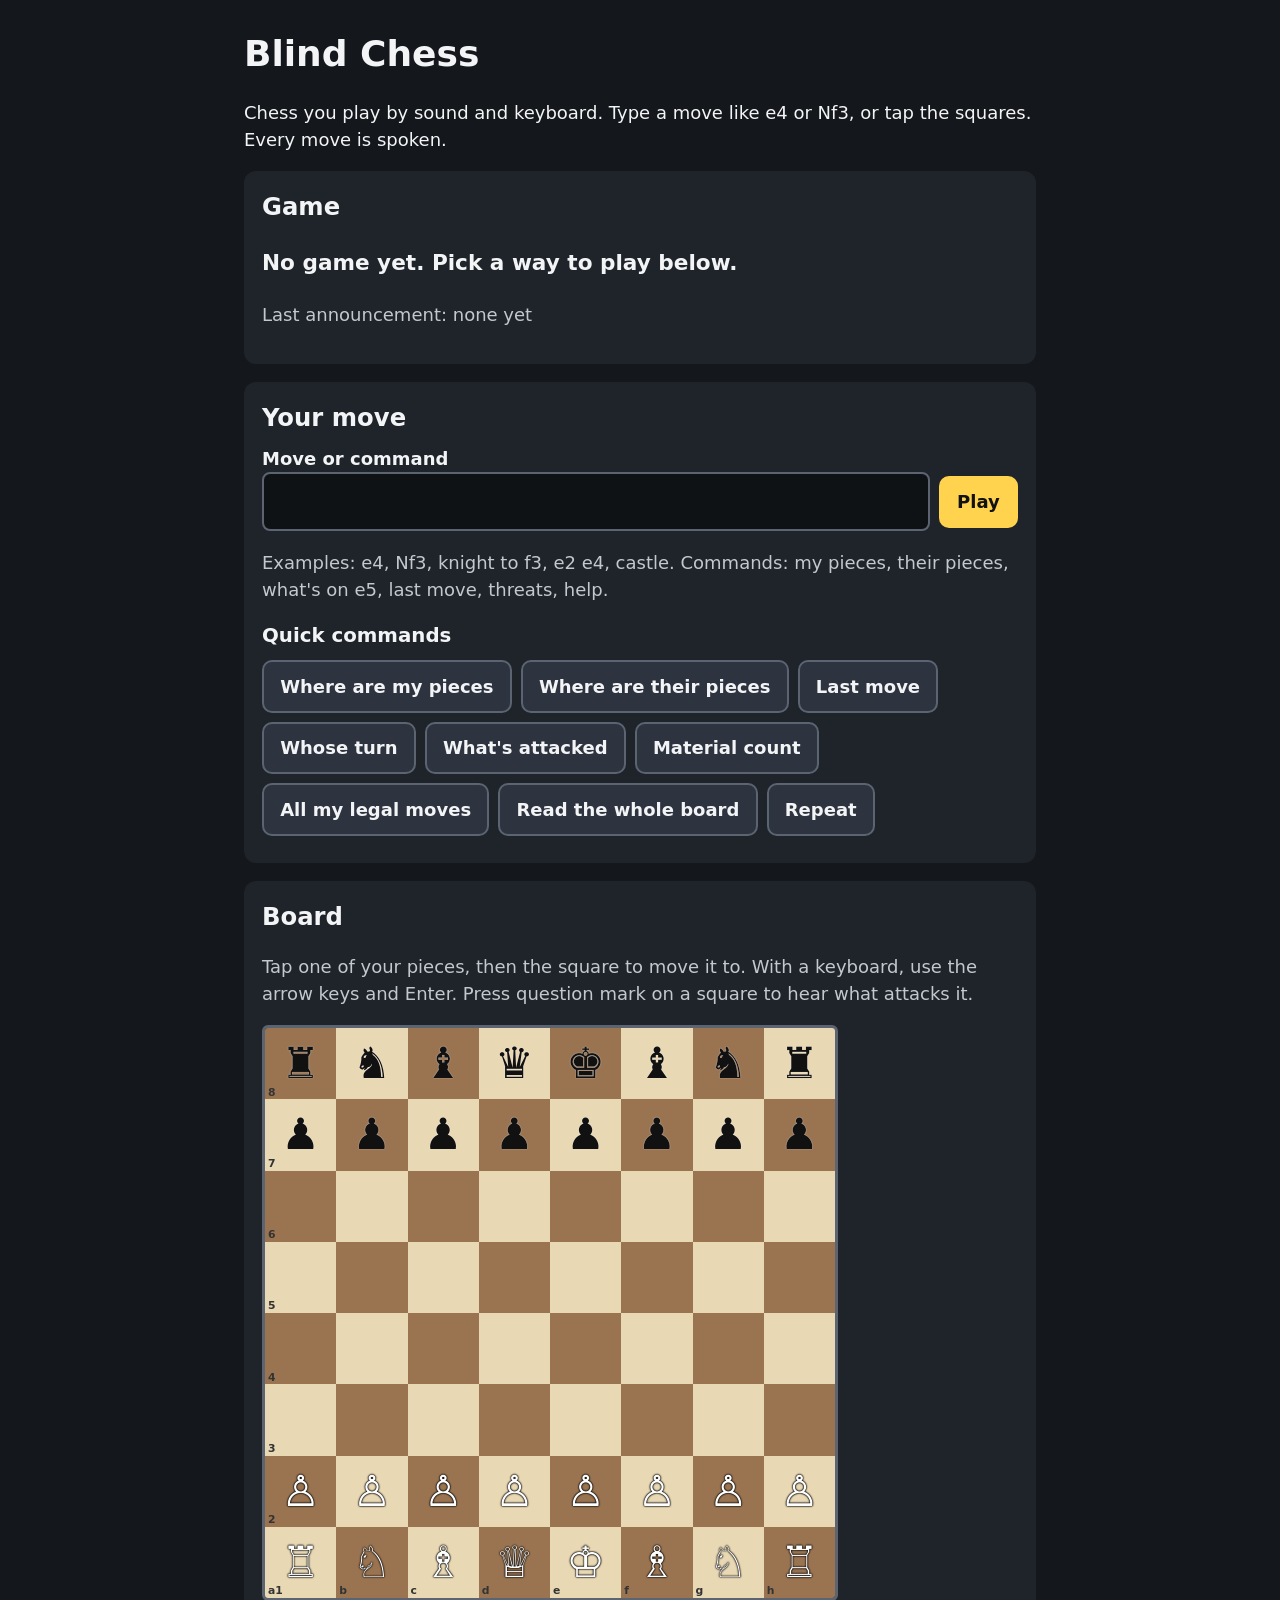
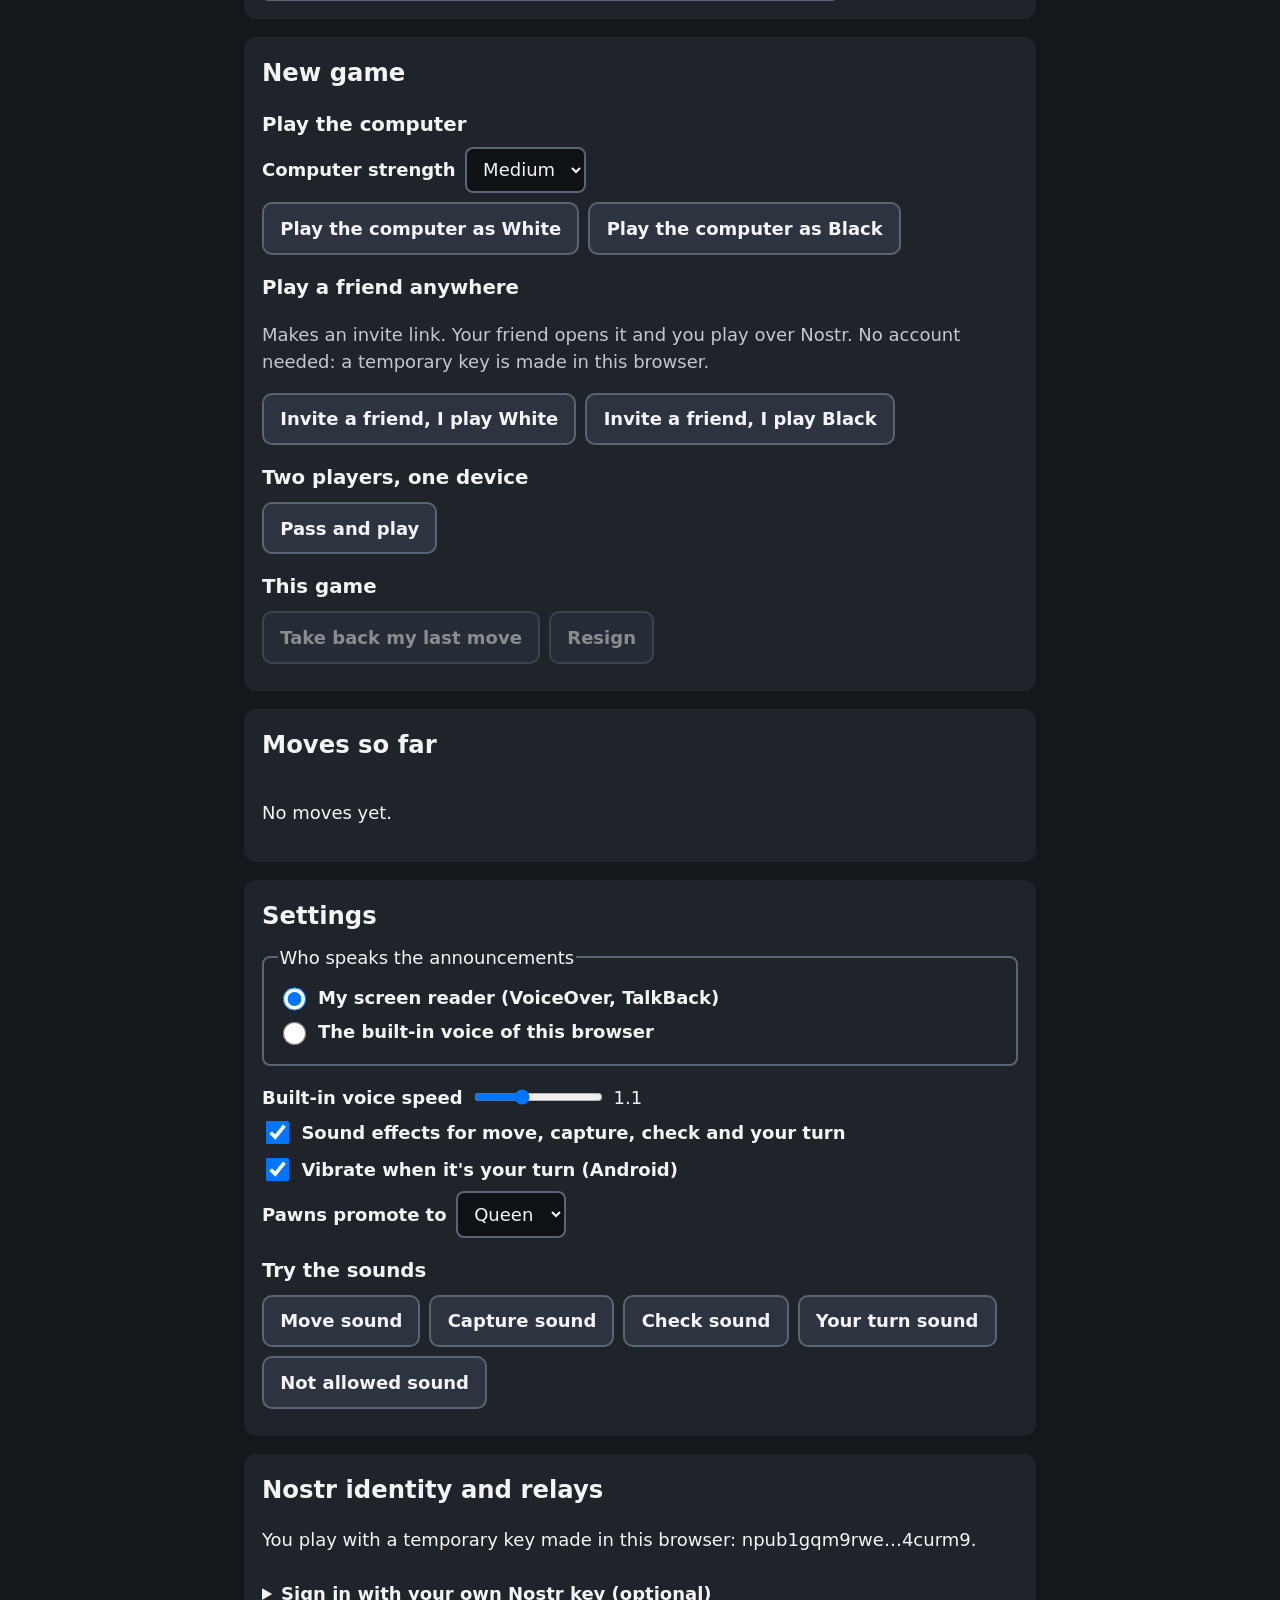
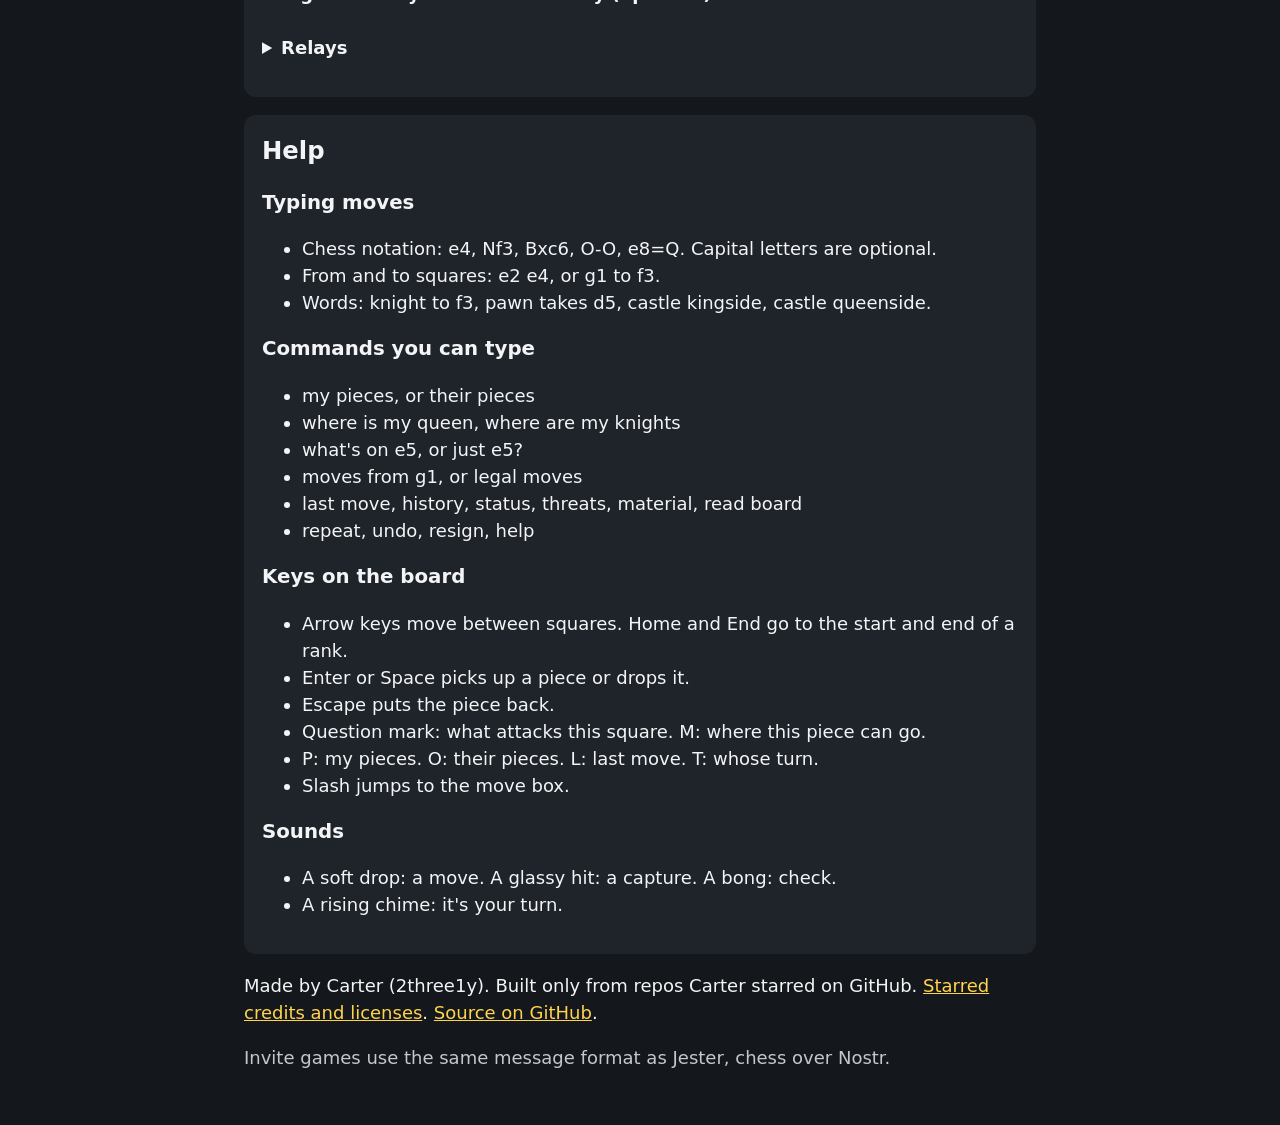
==== index.html @ a506b723 "Blind Chess: chess by sound and keyboard, with a computer opponent and Nostr invites" ====
<!doctype html>
<html lang="en">
<head>
<meta charset="utf-8">
<meta name="viewport" content="width=device-width, initial-scale=1">
<title>Blind Chess: chess by sound and keyboard</title>
<meta name="description" content="Chess you play entirely by sound and keyboard. Play the computer, a friend on the same device, or a friend anywhere over Nostr with just a link.">
<meta name="theme-color" content="#1b1f24">
<meta property="og:title" content="Blind Chess">
<meta property="og:description" content="Chess you play by sound and keyboard. Works with VoiceOver. Invite a friend with a link, no account.">
<link rel="stylesheet" href="css/style.css">
</head>
<body>
<a class="skip" href="#move-form-heading">Skip to move entry</a>
<header>
  <h1>Blind Chess</h1>
  <p>Chess you play by sound and keyboard. Type a move like e4 or Nf3, or tap the squares. Every move is spoken.</p>
</header>

<main id="main">
  <section aria-labelledby="status-heading" class="card">
    <h2 id="status-heading">Game</h2>
    <p id="status" class="status">No game yet. Pick a way to play below.</p>
    <p class="last-said">Last announcement: <span id="last-said">none yet</span></p>
  </section>

  <section aria-labelledby="move-form-heading" class="card" id="move-section">
    <h2 id="move-form-heading">Your move</h2>
    <form id="move-form" autocomplete="off">
      <label for="move-input">Move or command</label>
      <div class="row">
        <input id="move-input" name="move" type="text" inputmode="text" autocapitalize="off" autocorrect="off" spellcheck="false" enterkeyhint="send" aria-describedby="move-hint">
        <button type="submit" id="move-submit">Play</button>
      </div>
      <p id="move-hint" class="hint">Examples: e4, Nf3, knight to f3, e2 e4, castle. Commands: my pieces, their pieces, what's on e5, last move, threats, help.</p>
    </form>
    <h3 id="quick-heading">Quick commands</h3>
    <div class="buttons" role="group" aria-labelledby="quick-heading">
      <button type="button" data-cmd="my pieces">Where are my pieces</button>
      <button type="button" data-cmd="their pieces">Where are their pieces</button>
      <button type="button" data-cmd="last move">Last move</button>
      <button type="button" data-cmd="status">Whose turn</button>
      <button type="button" data-cmd="threats">What's attacked</button>
      <button type="button" data-cmd="material">Material count</button>
      <button type="button" data-cmd="legal moves">All my legal moves</button>
      <button type="button" data-cmd="read board">Read the whole board</button>
      <button type="button" data-cmd="repeat">Repeat</button>
    </div>
  </section>

  <section aria-labelledby="board-heading" class="card">
    <h2 id="board-heading">Board</h2>
    <p class="hint" id="board-hint">Tap one of your pieces, then the square to move it to. With a keyboard, use the arrow keys and Enter. Press question mark on a square to hear what attacks it.</p>
    <div id="board" class="board" role="group" aria-label="Chess board"></div>
  </section>

  <section aria-labelledby="play-heading" class="card">
    <h2 id="play-heading">New game</h2>
    <h3>Play the computer</h3>
    <div class="row wrap">
      <label for="level">Computer strength</label>
      <select id="level">
        <option value="1">Easy</option>
        <option value="2" selected>Medium</option>
        <option value="3">Hard</option>
      </select>
    </div>
    <div class="buttons">
      <button type="button" id="solo-white">Play the computer as White</button>
      <button type="button" id="solo-black">Play the computer as Black</button>
    </div>
    <h3>Play a friend anywhere</h3>
    <p class="hint">Makes an invite link. Your friend opens it and you play over Nostr. No account needed: a temporary key is made in this browser.</p>
    <div class="buttons">
      <button type="button" id="nostr-white">Invite a friend, I play White</button>
      <button type="button" id="nostr-black">Invite a friend, I play Black</button>
    </div>
    <div id="invite" class="invite" hidden>
      <label for="invite-link">Invite link</label>
      <input id="invite-link" type="text" readonly>
      <div class="buttons">
        <button type="button" id="copy-link">Copy invite link</button>
        <button type="button" id="share-link">Share invite link</button>
      </div>
    </div>
    <h3>Two players, one device</h3>
    <div class="buttons">
      <button type="button" id="local-game">Pass and play</button>
    </div>
    <h3>This game</h3>
    <div class="buttons">
      <button type="button" id="undo">Take back my last move</button>
      <button type="button" id="resign">Resign</button>
    </div>
  </section>

  <section aria-labelledby="history-heading" class="card">
    <h2 id="history-heading">Moves so far</h2>
    <ol id="history" class="history"></ol>
    <p id="history-empty">No moves yet.</p>
  </section>

  <section aria-labelledby="settings-heading" class="card">
    <h2 id="settings-heading">Settings</h2>
    <fieldset>
      <legend>Who speaks the announcements</legend>
      <div class="radio"><input type="radio" name="voice" id="voice-sr" value="sr" checked><label for="voice-sr">My screen reader (VoiceOver, TalkBack)</label></div>
      <div class="radio"><input type="radio" name="voice" id="voice-tts" value="tts"><label for="voice-tts">The built-in voice of this browser</label></div>
    </fieldset>
    <div class="row wrap" id="rate-row">
      <label for="rate">Built-in voice speed</label>
      <input type="range" id="rate" min="0.6" max="2" step="0.1" value="1.1">
      <output id="rate-out" for="rate">1.1</output>
    </div>
    <div class="check"><input type="checkbox" id="sounds" checked><label for="sounds">Sound effects for move, capture, check and your turn</label></div>
    <div class="check"><input type="checkbox" id="haptics" checked><label for="haptics">Vibrate when it's your turn (Android)</label></div>
    <div class="row wrap">
      <label for="promote">Pawns promote to</label>
      <select id="promote">
        <option value="q">Queen</option><option value="r">Rook</option><option value="b">Bishop</option><option value="n">Knight</option>
      </select>
    </div>
    <h3>Try the sounds</h3>
    <div class="buttons">
      <button type="button" data-sound="move">Move sound</button>
      <button type="button" data-sound="capture">Capture sound</button>
      <button type="button" data-sound="check">Check sound</button>
      <button type="button" data-sound="turn">Your turn sound</button>
      <button type="button" data-sound="error">Not allowed sound</button>
    </div>
  </section>

  <section aria-labelledby="nostr-heading" class="card">
    <h2 id="nostr-heading">Nostr identity and relays</h2>
    <p id="identity">You play with a temporary key made in this browser.</p>
    <details>
      <summary>Sign in with your own Nostr key (optional)</summary>
      <div class="buttons">
        <button type="button" id="use-extension">Use my Nostr signer extension</button>
        <button type="button" id="use-temp">Go back to the temporary key</button>
      </div>
      <label for="nsec">Or paste an nsec private key. It stays in this tab only and is never saved.</label>
      <div class="row">
        <input id="nsec" type="password" autocomplete="off" spellcheck="false">
        <button type="button" id="use-nsec">Use this key</button>
      </div>
    </details>
    <details>
      <summary>Relays</summary>
      <label for="relays">Relays, one per line</label>
      <textarea id="relays" rows="5" spellcheck="false"></textarea>
      <div class="buttons"><button type="button" id="save-relays">Save relays</button></div>
    </details>
  </section>

  <section aria-labelledby="help-heading" class="card">
    <h2 id="help-heading">Help</h2>
    <h3>Typing moves</h3>
    <ul>
      <li>Chess notation: e4, Nf3, Bxc6, O-O, e8=Q. Capital letters are optional.</li>
      <li>From and to squares: e2 e4, or g1 to f3.</li>
      <li>Words: knight to f3, pawn takes d5, castle kingside, castle queenside.</li>
    </ul>
    <h3>Commands you can type</h3>
    <ul>
      <li>my pieces, or their pieces</li>
      <li>where is my queen, where are my knights</li>
      <li>what's on e5, or just e5?</li>
      <li>moves from g1, or legal moves</li>
      <li>last move, history, status, threats, material, read board</li>
      <li>repeat, undo, resign, help</li>
    </ul>
    <h3>Keys on the board</h3>
    <ul>
      <li>Arrow keys move between squares. Home and End go to the start and end of a rank.</li>
      <li>Enter or Space picks up a piece or drops it.</li>
      <li>Escape puts the piece back.</li>
      <li>Question mark: what attacks this square. M: where this piece can go.</li>
      <li>P: my pieces. O: their pieces. L: last move. T: whose turn.</li>
      <li>Slash jumps to the move box.</li>
    </ul>
    <h3>Sounds</h3>
    <ul>
      <li>A soft drop: a move. A glassy hit: a capture. A bong: check.</li>
      <li>A rising chime: it's your turn.</li>
    </ul>
  </section>
</main>

<footer>
  <p>Made by Carter (2three1y). Built only from repos Carter starred on GitHub. <a href="credits.html">Starred credits and licenses</a>. <a href="https://github.com/2three1y/blind-chess">Source on GitHub</a>.</p>
  <p class="hint">Invite games use the same message format as Jester, chess over Nostr.</p>
</footer>

<div id="announcer" class="visually-hidden" aria-live="polite" aria-atomic="false" aria-relevant="additions"></div>
<script src="js/vendor/nostr.bundle.js"></script>
<script type="module" src="js/app.js"></script>
</body>
</html>
---- css/style.css ----
:root { --bg:#14171b; --card:#1f242b; --fg:#f3f4f6; --muted:#c3c8cf; --accent:#ffd34d; --light:#e9d8b4; --dark:#9a7451; --sel:#3b82f6; --target:#22c55e; --last:#f59e0b; }
* { box-sizing: border-box; }
html { font-size: 112.5%; }
body { margin:0; background:var(--bg); color:var(--fg); font-family: system-ui, -apple-system, "Segoe UI", Roboto, sans-serif; line-height:1.5; }
header, main, footer { max-width: 46rem; margin: 0 auto; padding: 0 1rem; }
header { padding-top: 1rem; }
h1 { font-size: 2rem; margin: .5rem 0; }
h2 { font-size: 1.35rem; margin: 0 0 .5rem; }
h3 { font-size: 1.1rem; margin: 1rem 0 .4rem; }
a { color: var(--accent); }
.card { background: var(--card); border-radius: 12px; padding: 1rem; margin: 1rem 0; }
.status { font-size: 1.2rem; font-weight: 600; }
.last-said, .hint { color: var(--muted); }
.row { display:flex; gap:.5rem; align-items:center; }
.row.wrap { flex-wrap: wrap; }
label { font-weight: 600; }
input[type=text], input[type=password], select, textarea { font: inherit; color: var(--fg); background:#0f1215; border:2px solid #5b6470; border-radius:8px; padding:.55rem .7rem; }
input[type=text], input[type=password] { flex: 1; min-width: 0; width: 100%; }
#move-input { font-size: 1.3rem; }
textarea { width: 100%; }
button { font: inherit; font-weight: 600; color:#111; background: var(--accent); border: 2px solid transparent; border-radius: 10px; padding: .6rem .9rem; min-height: 44px; cursor: pointer; }
button:hover { filter: brightness(1.08); }
button:disabled { opacity: .5; cursor: not-allowed; }
.buttons { display:flex; flex-wrap:wrap; gap:.5rem; margin:.5rem 0; }
.buttons button { background:#2d3440; color: var(--fg); border-color:#5b6470; }
:focus-visible { outline: 3px solid var(--accent); outline-offset: 3px; }
.board { display:flex; flex-direction:column; width: min(100%, 32rem); aspect-ratio: 1; border: 3px solid #5b6470; border-radius: 6px; overflow: hidden; margin-top:.5rem; }
.rank { display:grid; grid-template-columns: repeat(8, 1fr); flex:1; }
.sq { border-radius:0; min-height:0; padding:0; margin:0; border:0; font-size: clamp(1.4rem, 7vw, 2.4rem); line-height:1; display:flex; align-items:center; justify-content:center; position:relative; color:#111; }
.sq.light { background: var(--light); }
.sq.dark { background: var(--dark); }
.sq .pc-w { color:#fff; text-shadow: 0 0 2px #000, 0 0 2px #000, 0 0 1px #000; }
.sq .pc-b { color:#111; text-shadow: 0 0 1px #fff; }
.sq.sel { box-shadow: inset 0 0 0 4px var(--sel); }
.sq.target::after { content:""; position:absolute; width:26%; height:26%; border-radius:50%; background: var(--target); opacity:.85; }
.sq.last { box-shadow: inset 0 0 0 3px var(--last); }
.sq.sel.last { box-shadow: inset 0 0 0 4px var(--sel); }
.sq:focus-visible { outline: 4px solid #fff; outline-offset: -4px; z-index: 1; }
.sq[data-coord]::before { content: attr(data-coord); position:absolute; left:3px; bottom:1px; font-size:.6rem; font-weight:700; color:#333; }
.history { columns: 2; padding-left: 1.8rem; }
fieldset { border: 2px solid #5b6470; border-radius: 8px; margin: 0 0 1rem; }
.radio, .check { display:flex; gap:.5rem; align-items:center; margin:.4rem 0; }
.radio input, .check input { width: 1.3rem; height: 1.3rem; }
.invite { margin-top: .5rem; }
.skip { position:absolute; left:-999px; top:0; background:var(--accent); color:#111; padding:.5rem; }
.skip:focus { left: .5rem; }
.visually-hidden { position:absolute !important; width:1px; height:1px; padding:0; margin:-1px; overflow:hidden; clip:rect(0,0,0,0); white-space:nowrap; border:0; }
footer { padding-bottom: 2rem; }
@media (prefers-reduced-motion: reduce) { * { transition: none !important; animation: none !important; } }
@media (forced-colors: active) { .sq.sel, .sq.last { outline: 3px solid Highlight; } }

pre { white-space: pre-wrap; word-break: break-word; font-size: .8rem; background:#0f1215; padding:.75rem; border-radius:8px; }
details { margin:.5rem 0; }
summary { cursor:pointer; font-weight:600; min-height:44px; display:list-item; padding:.5rem 0; }
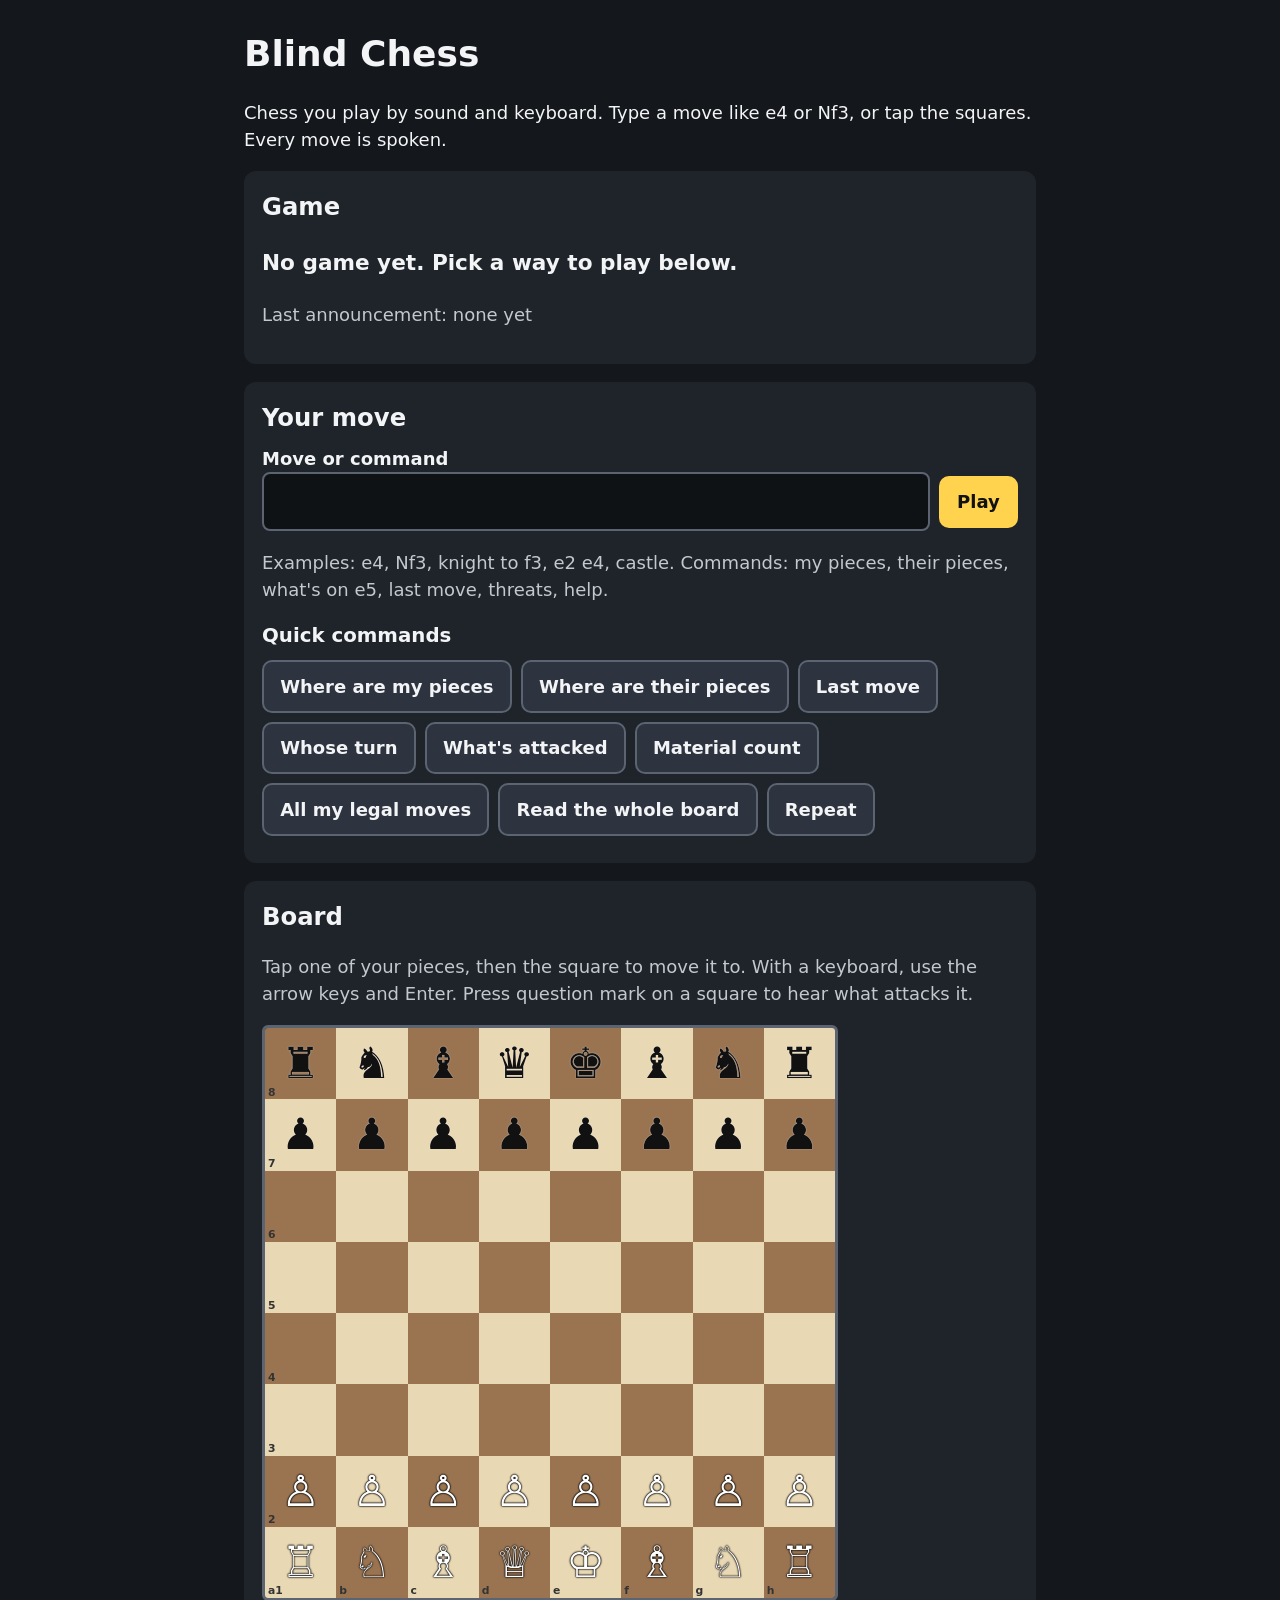
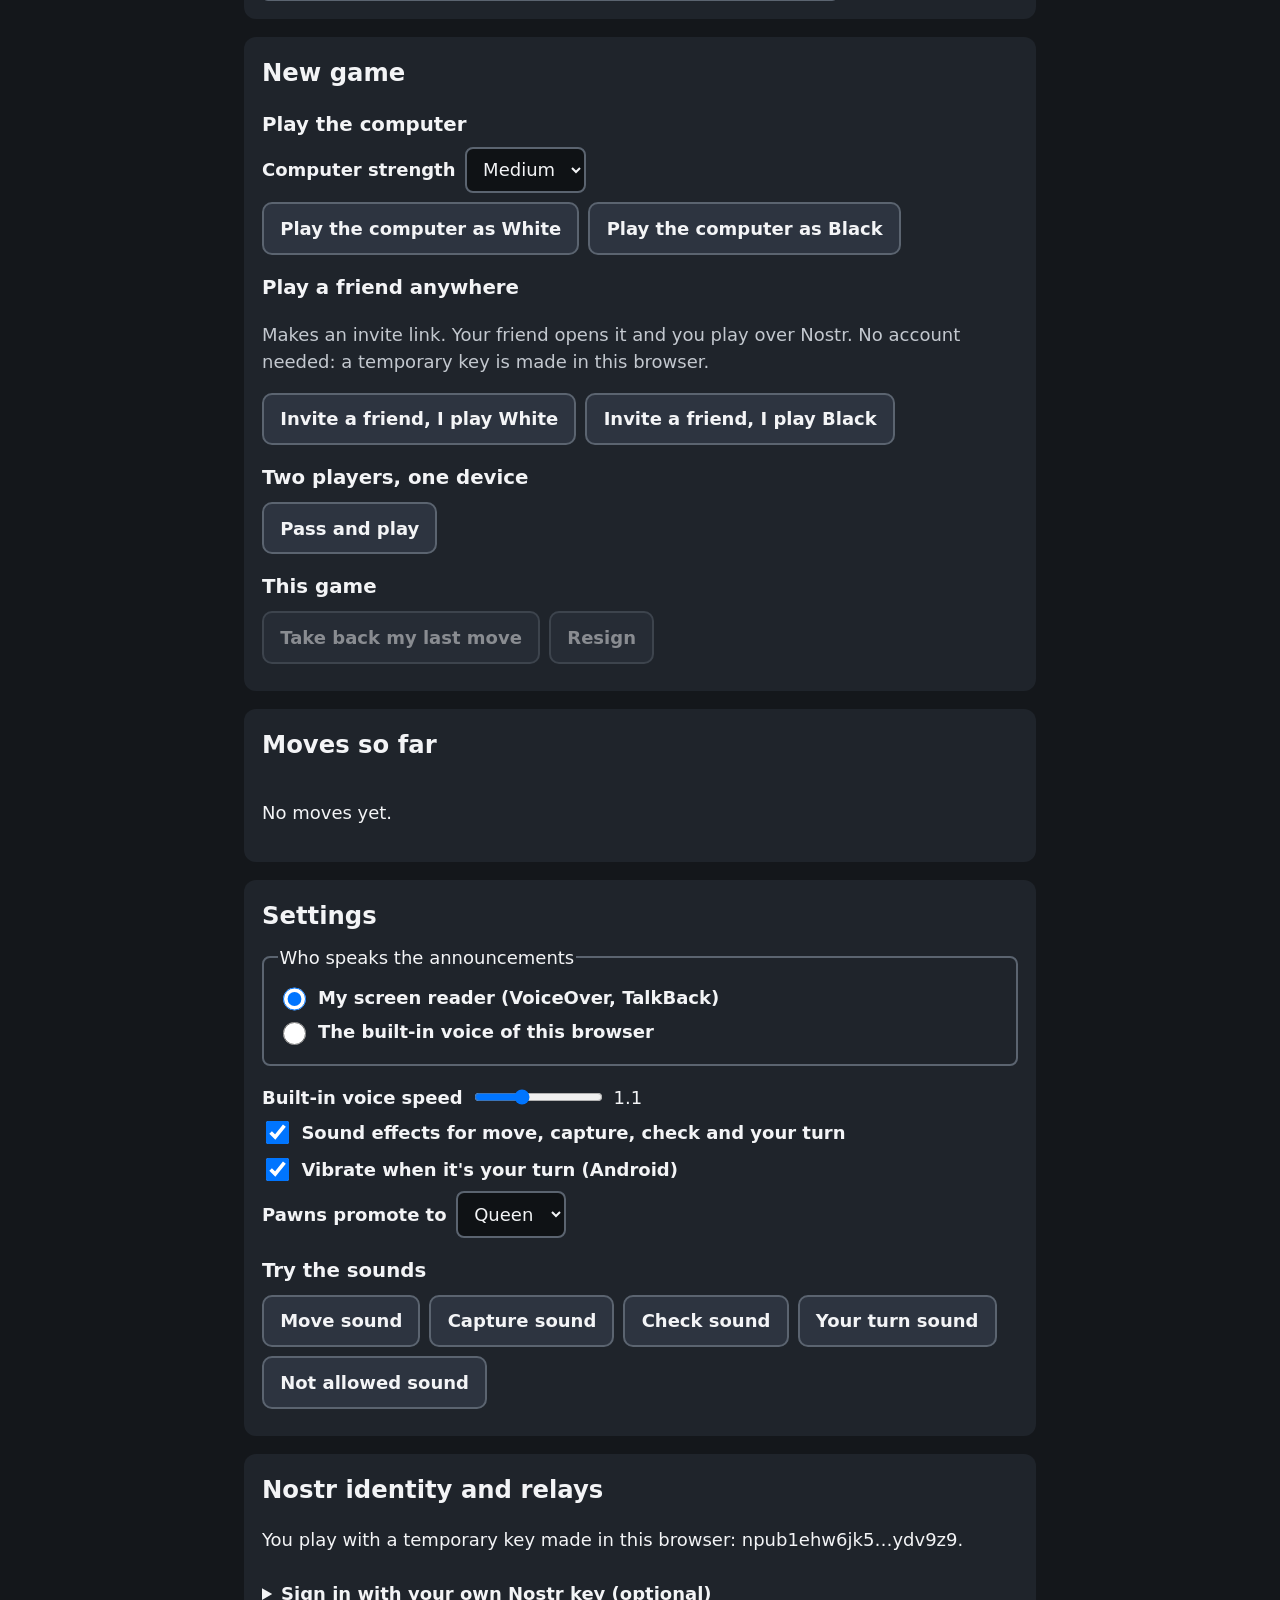
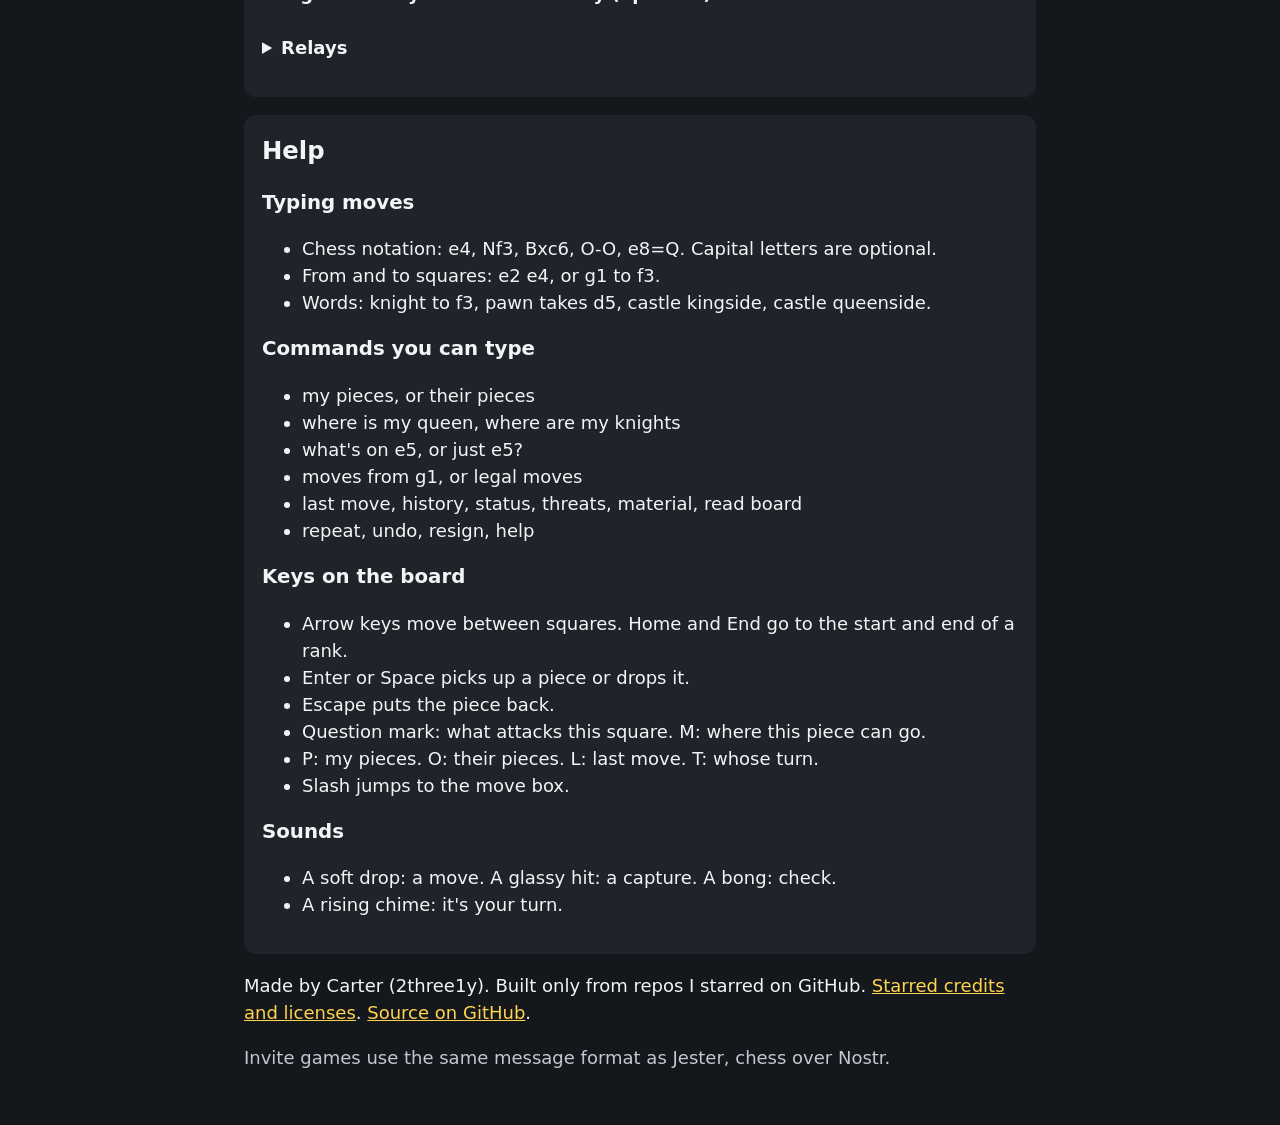
==== commit 1327d45e: "Rename to blindchess: update Pages and repo links; credits and page text in first person" ====
--- a/index.html
+++ b/index.html
@@ -188,7 +188,7 @@
 </main>
 
 <footer>
-  <p>Made by Carter (2three1y). Built only from repos Carter starred on GitHub. <a href="credits.html">Starred credits and licenses</a>. <a href="https://github.com/2three1y/blind-chess">Source on GitHub</a>.</p>
+  <p>Made by Carter (2three1y). Built only from repos I starred on GitHub. <a href="credits.html">Starred credits and licenses</a>. <a href="https://github.com/2three1y/blindchess">Source on GitHub</a>.</p>
   <p class="hint">Invite games use the same message format as Jester, chess over Nostr.</p>
 </footer>
 
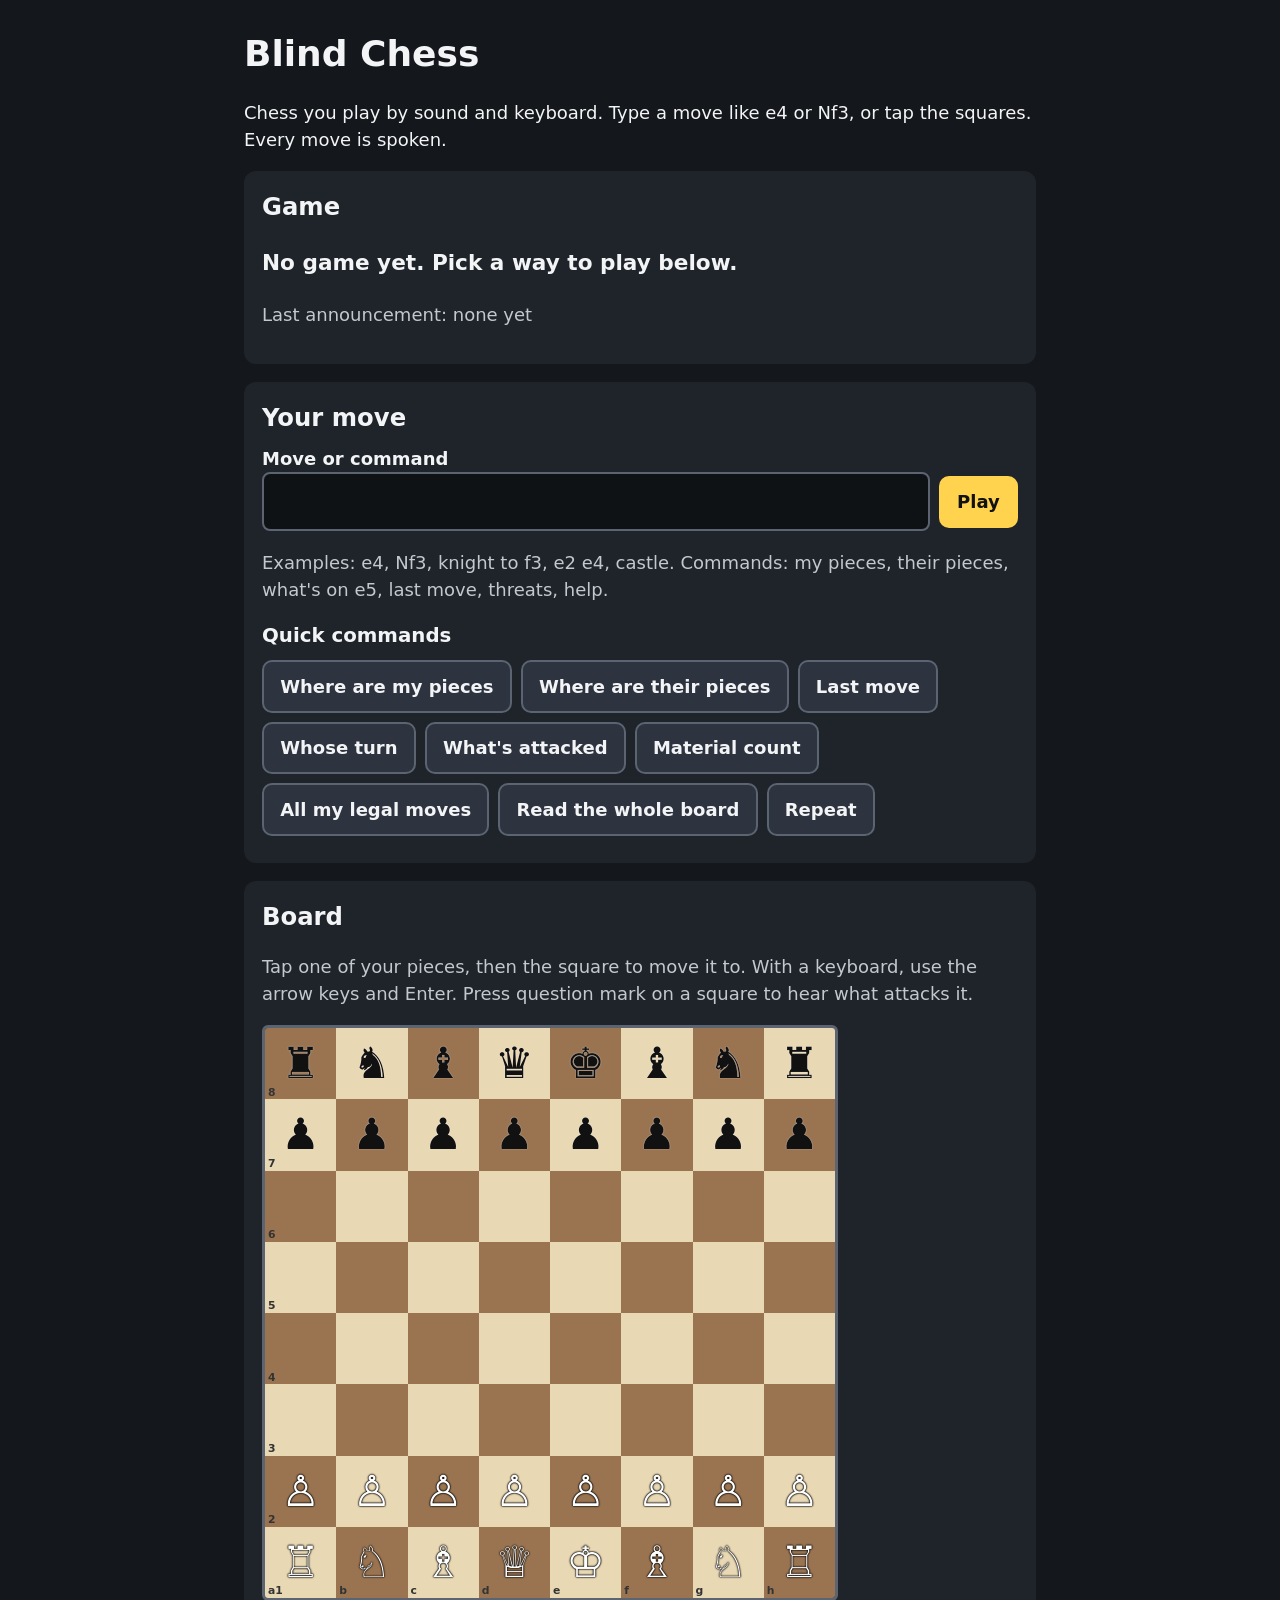
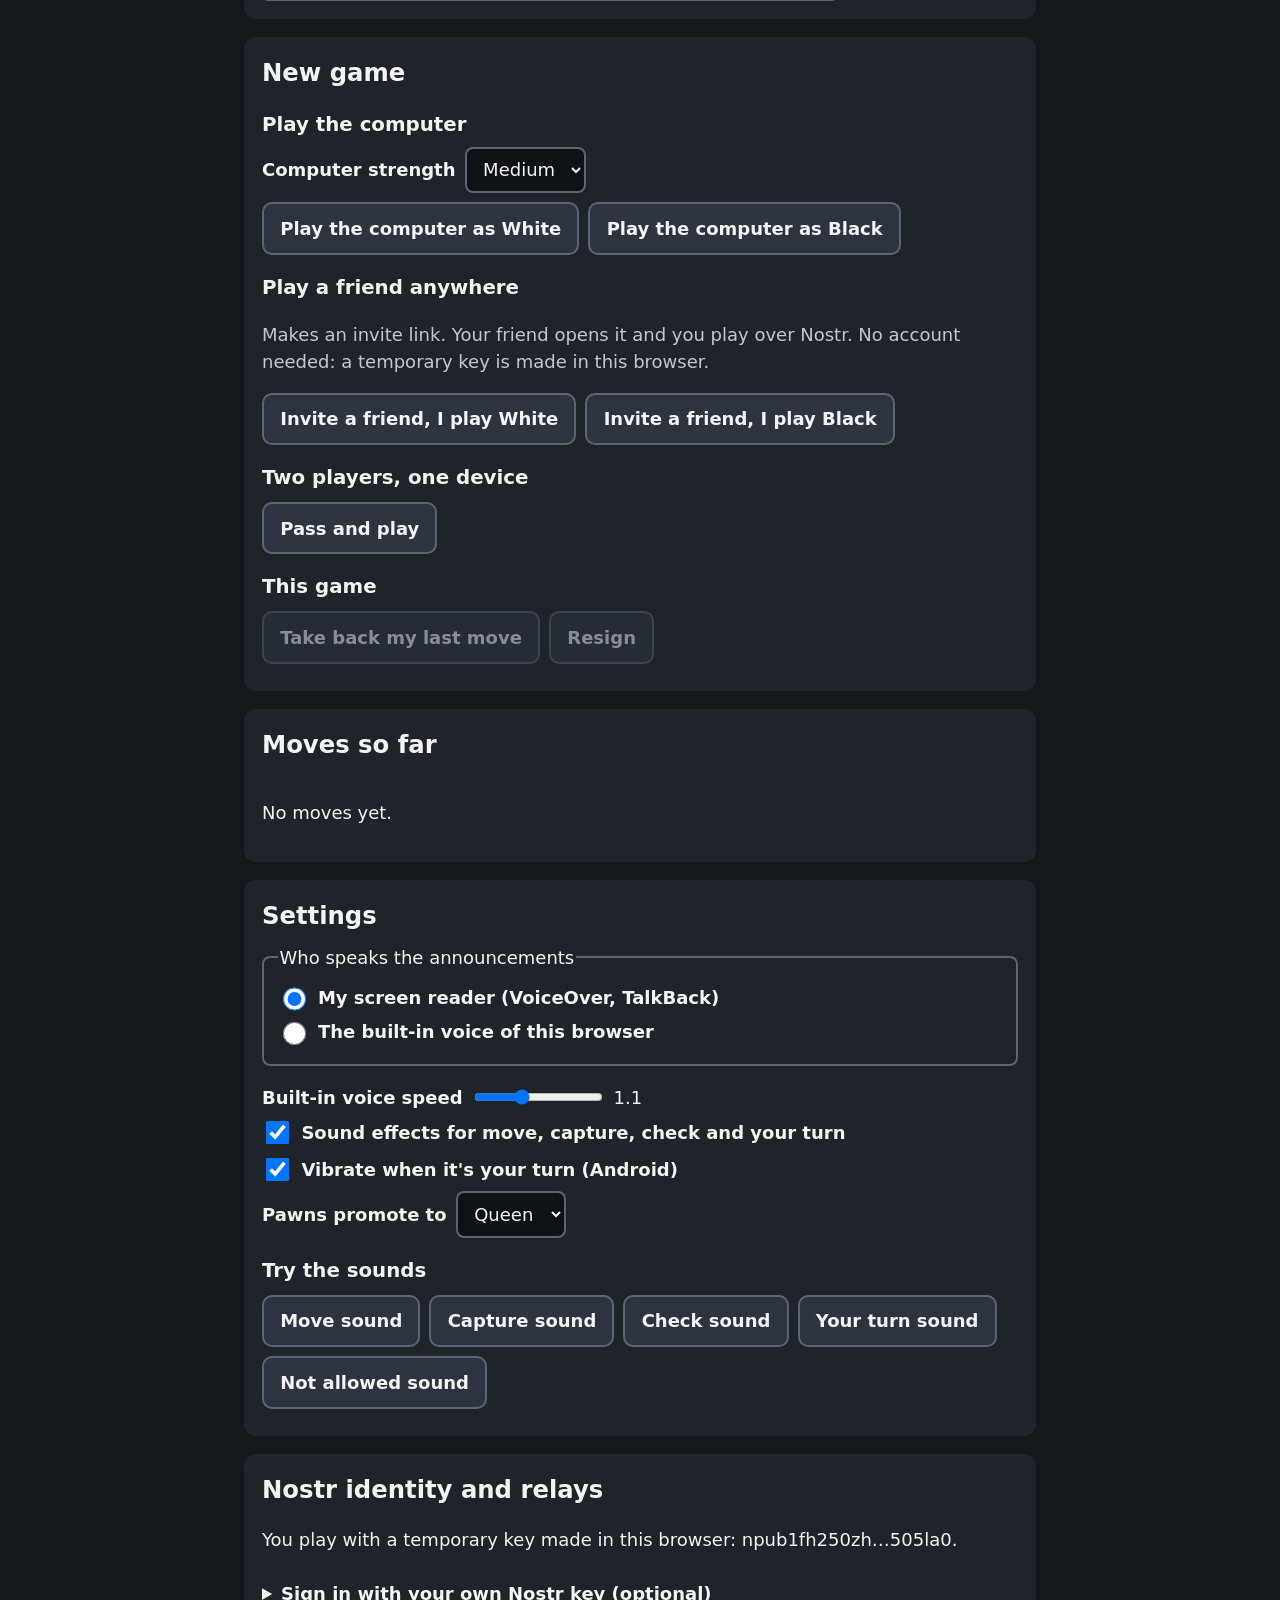
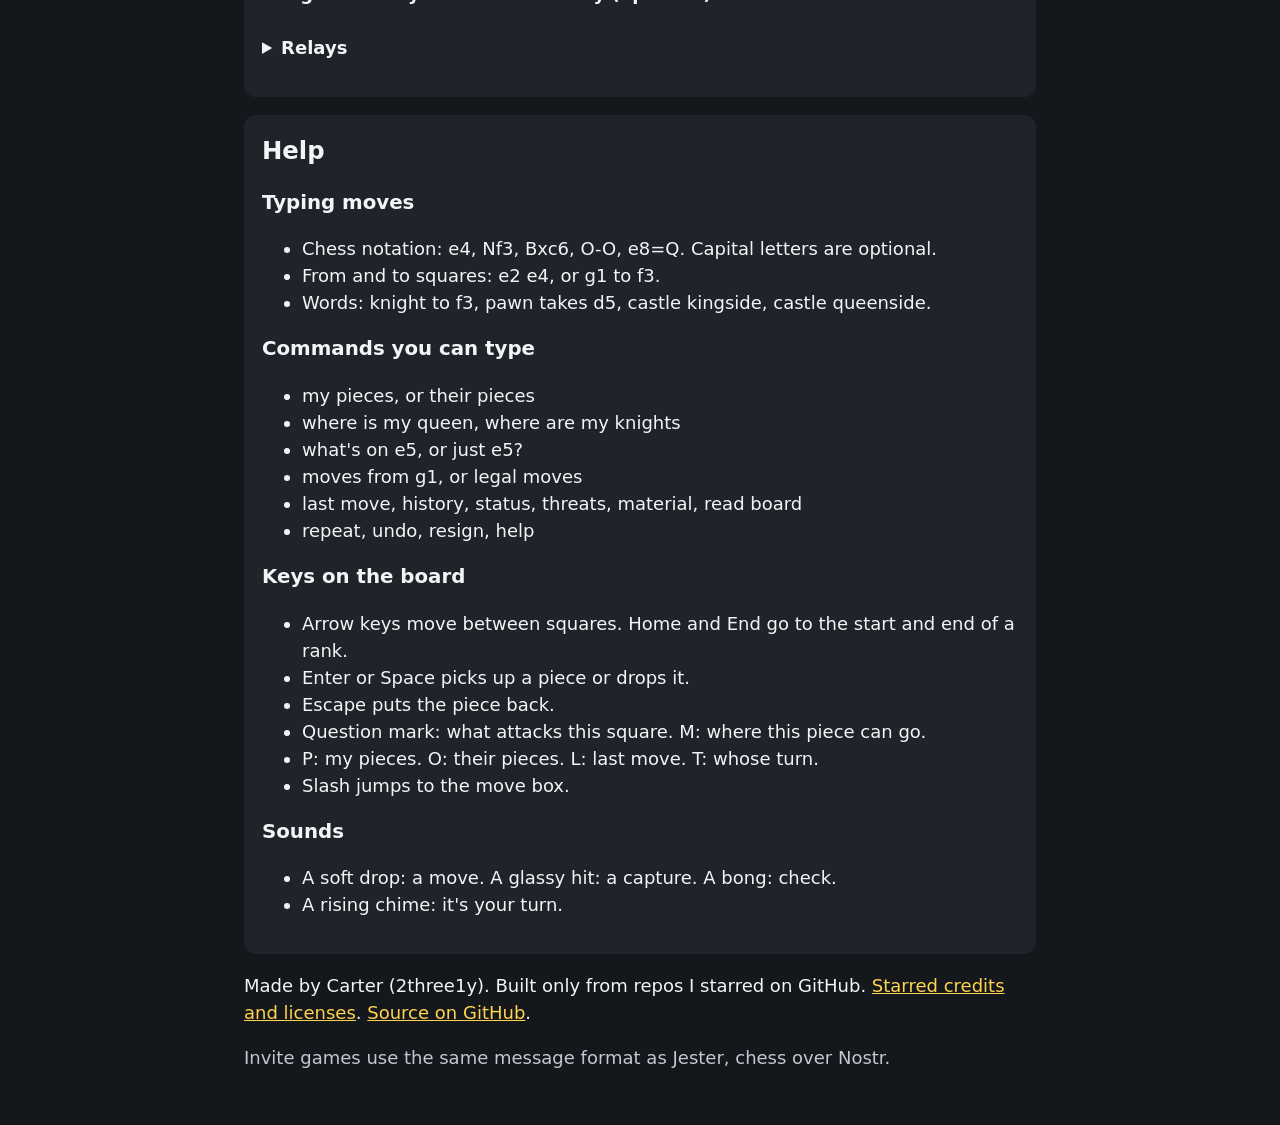
==== commit 37c1522c: "Use en-US and cleaner links for TalkBack" ====
--- a/index.html
+++ b/index.html
@@ -1,5 +1,5 @@
 <!doctype html>
-<html lang="en">
+<html lang="en-US">
 <head>
 <meta charset="utf-8">
 <meta name="viewport" content="width=device-width, initial-scale=1">
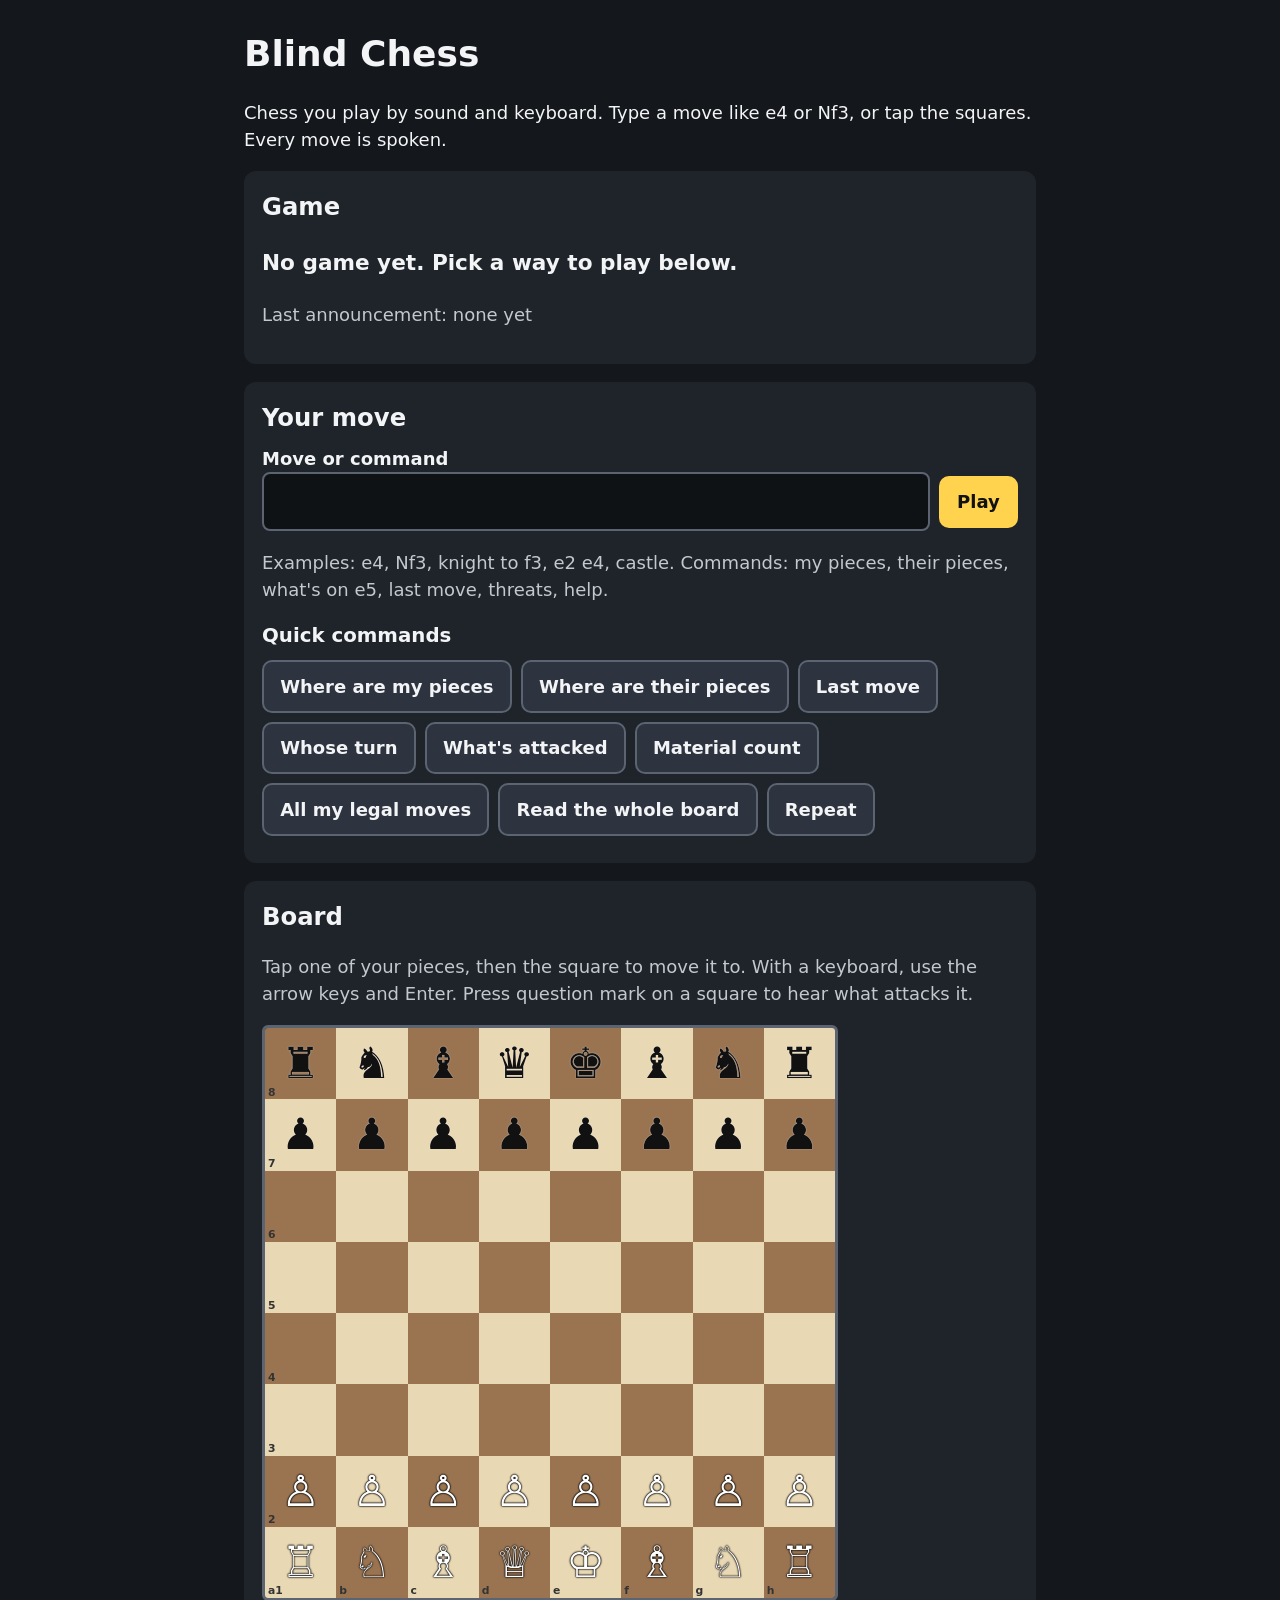
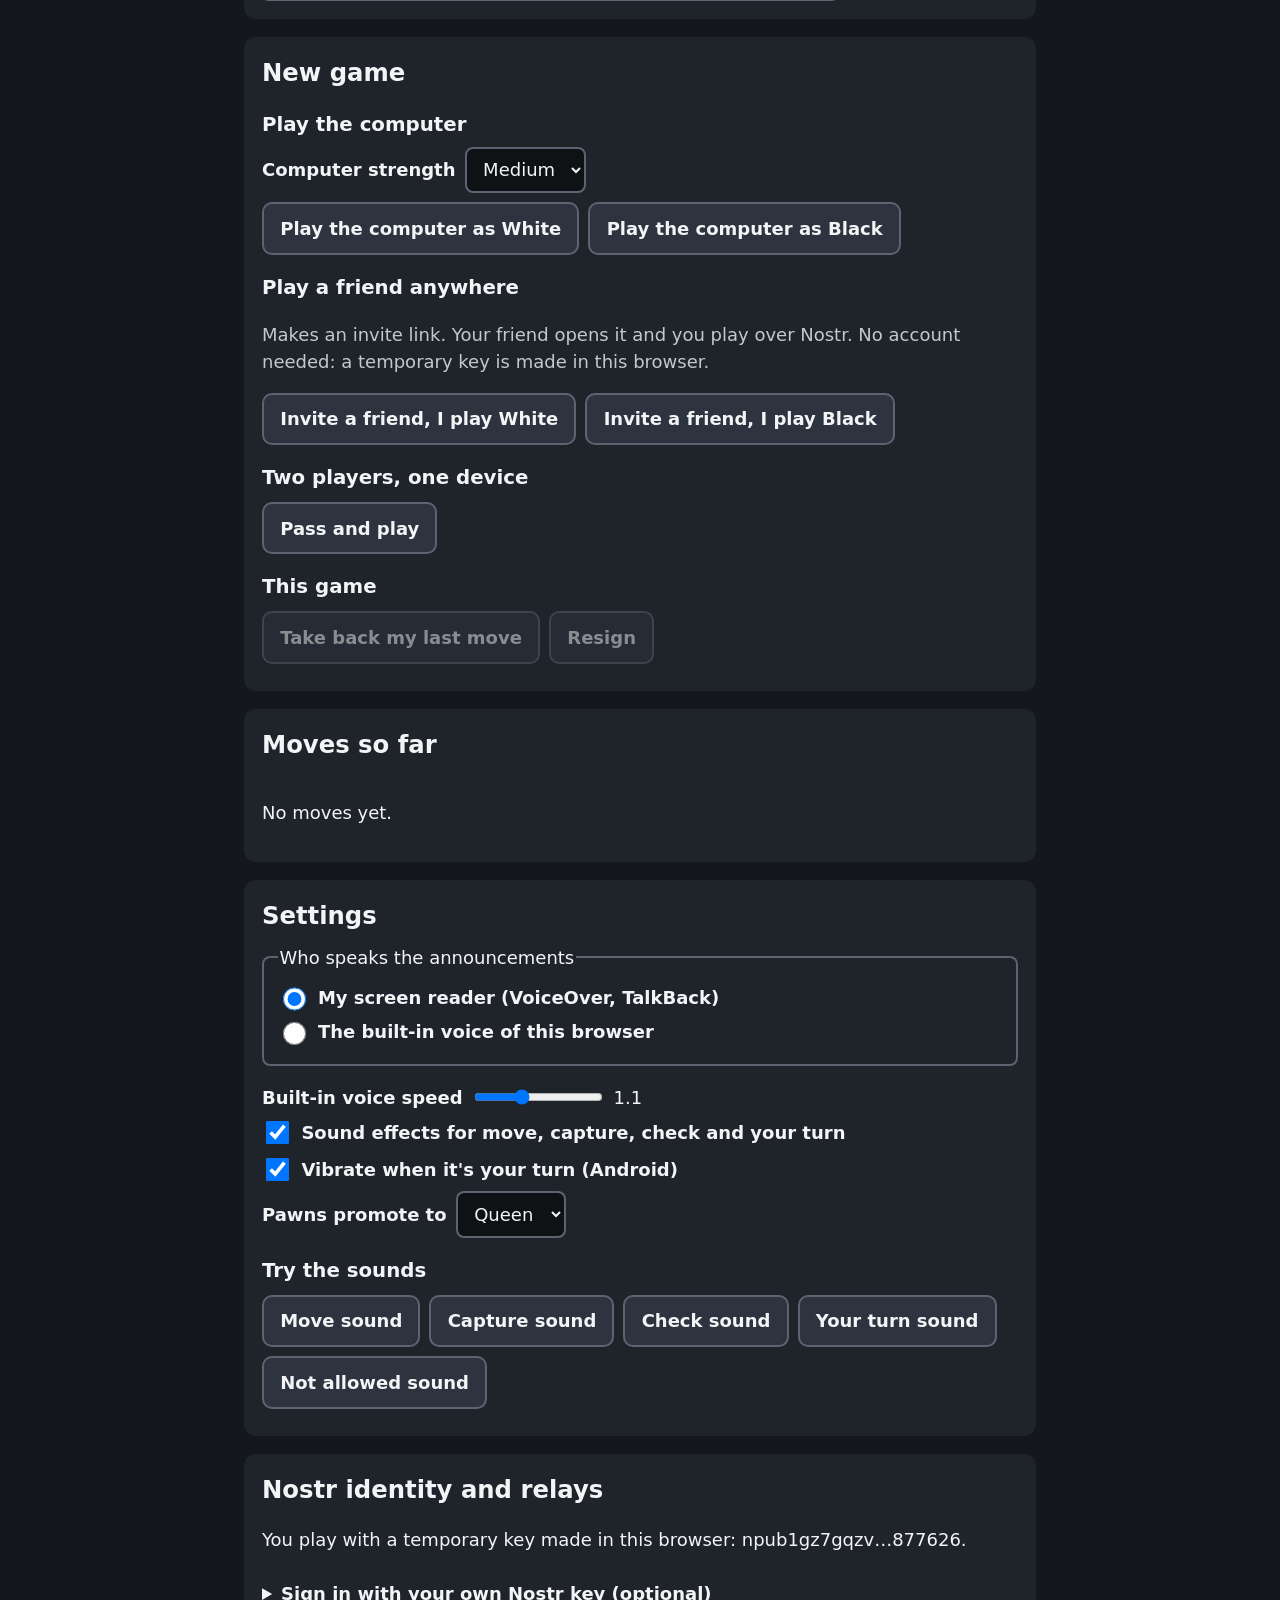
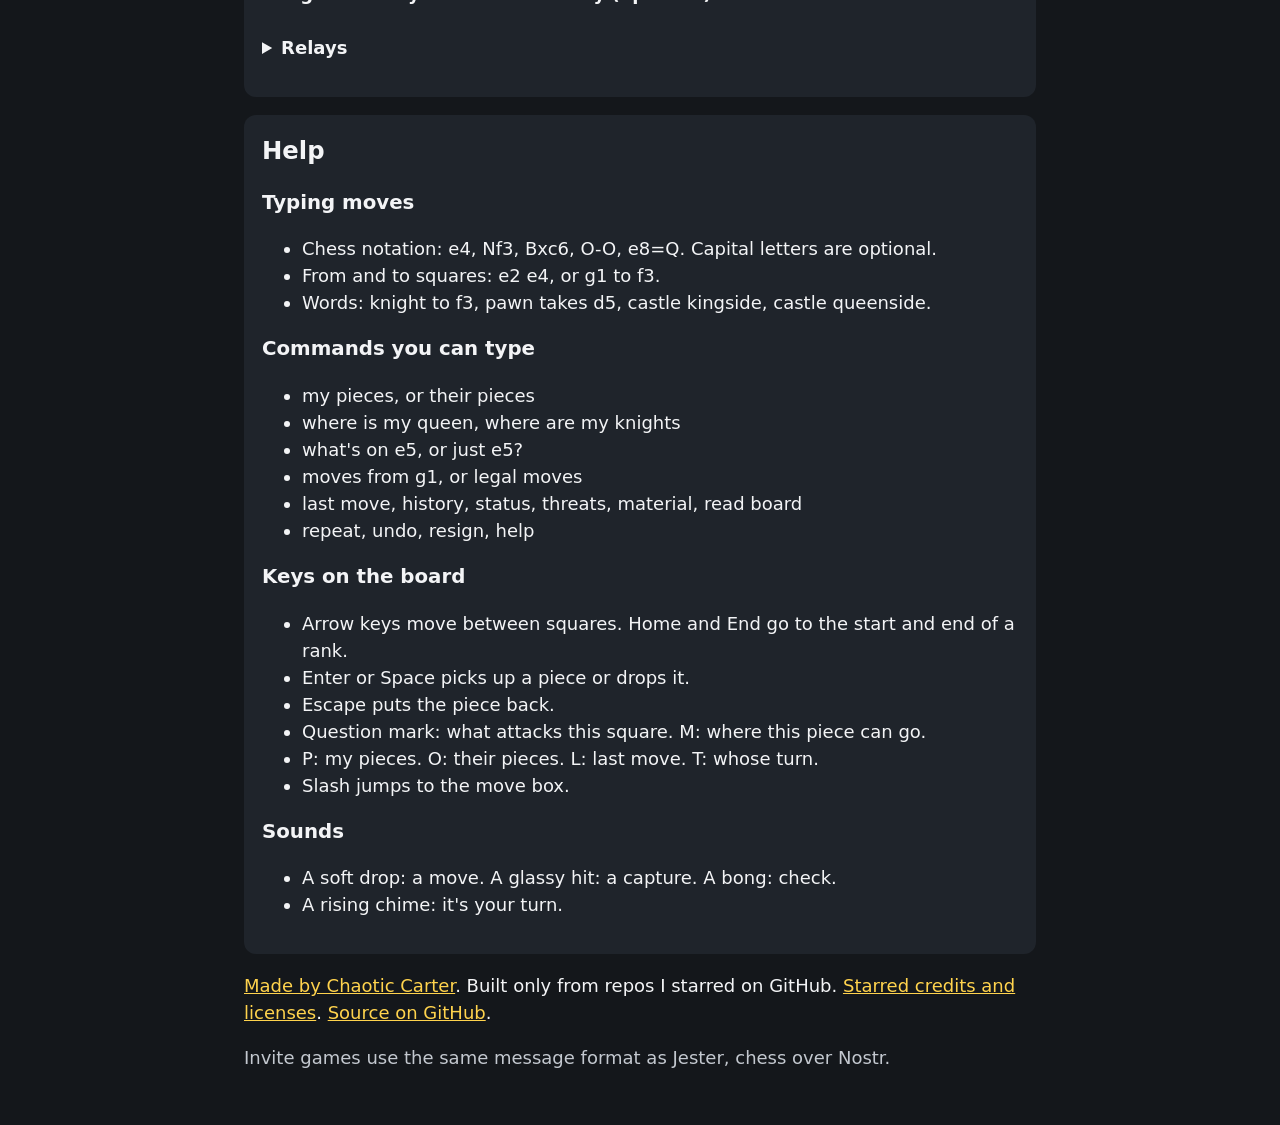
==== commit c86bfaab: "Add Made by link to footer" ====
--- a/index.html
+++ b/index.html
@@ -188,7 +188,7 @@
 </main>
 
 <footer>
-  <p>Made by Carter (2three1y). Built only from repos I starred on GitHub. <a href="credits.html">Starred credits and licenses</a>. <a href="https://github.com/2three1y/blindchess">Source on GitHub</a>.</p>
+  <p><a href="https://2three1y.github.io/">Made by Chaotic Carter</a>. Built only from repos I starred on GitHub. <a href="credits.html">Starred credits and licenses</a>. <a href="https://github.com/2three1y/blindchess">Source on GitHub</a>.</p>
   <p class="hint">Invite games use the same message format as Jester, chess over Nostr.</p>
 </footer>
 
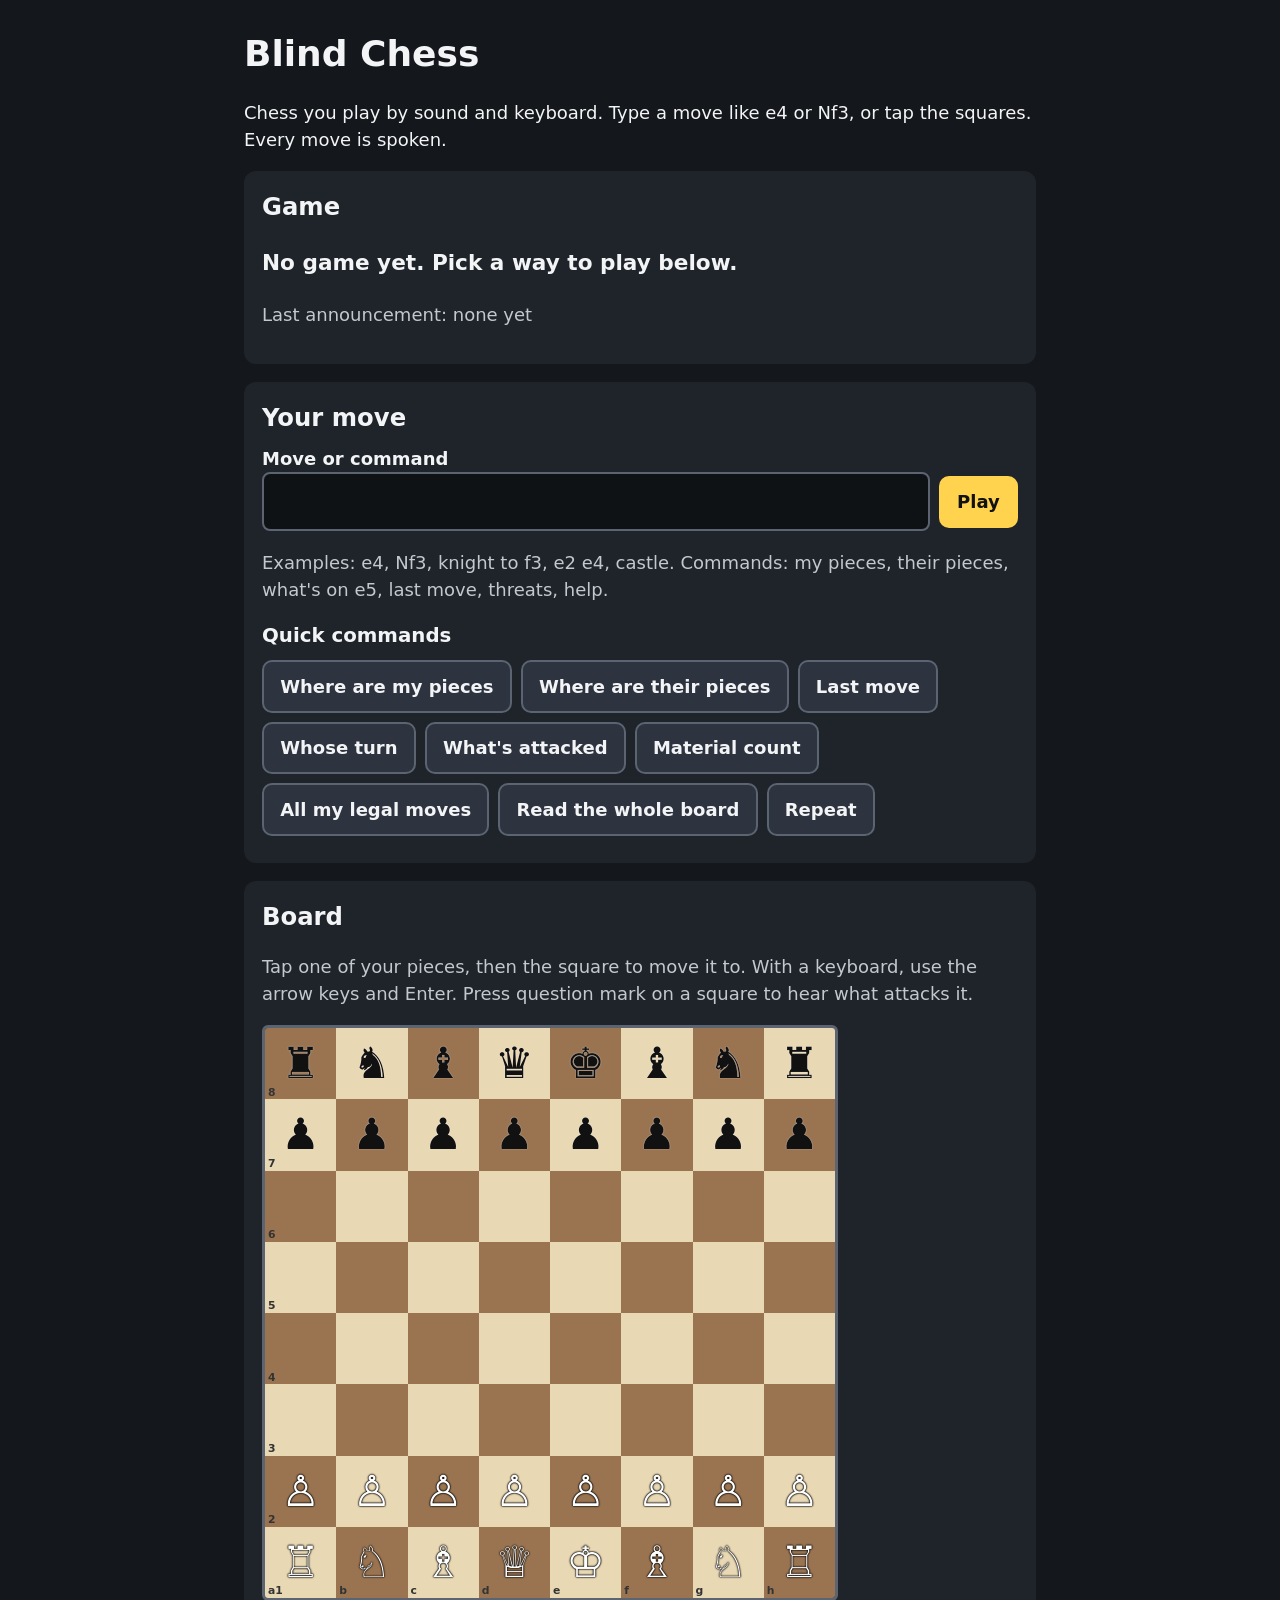
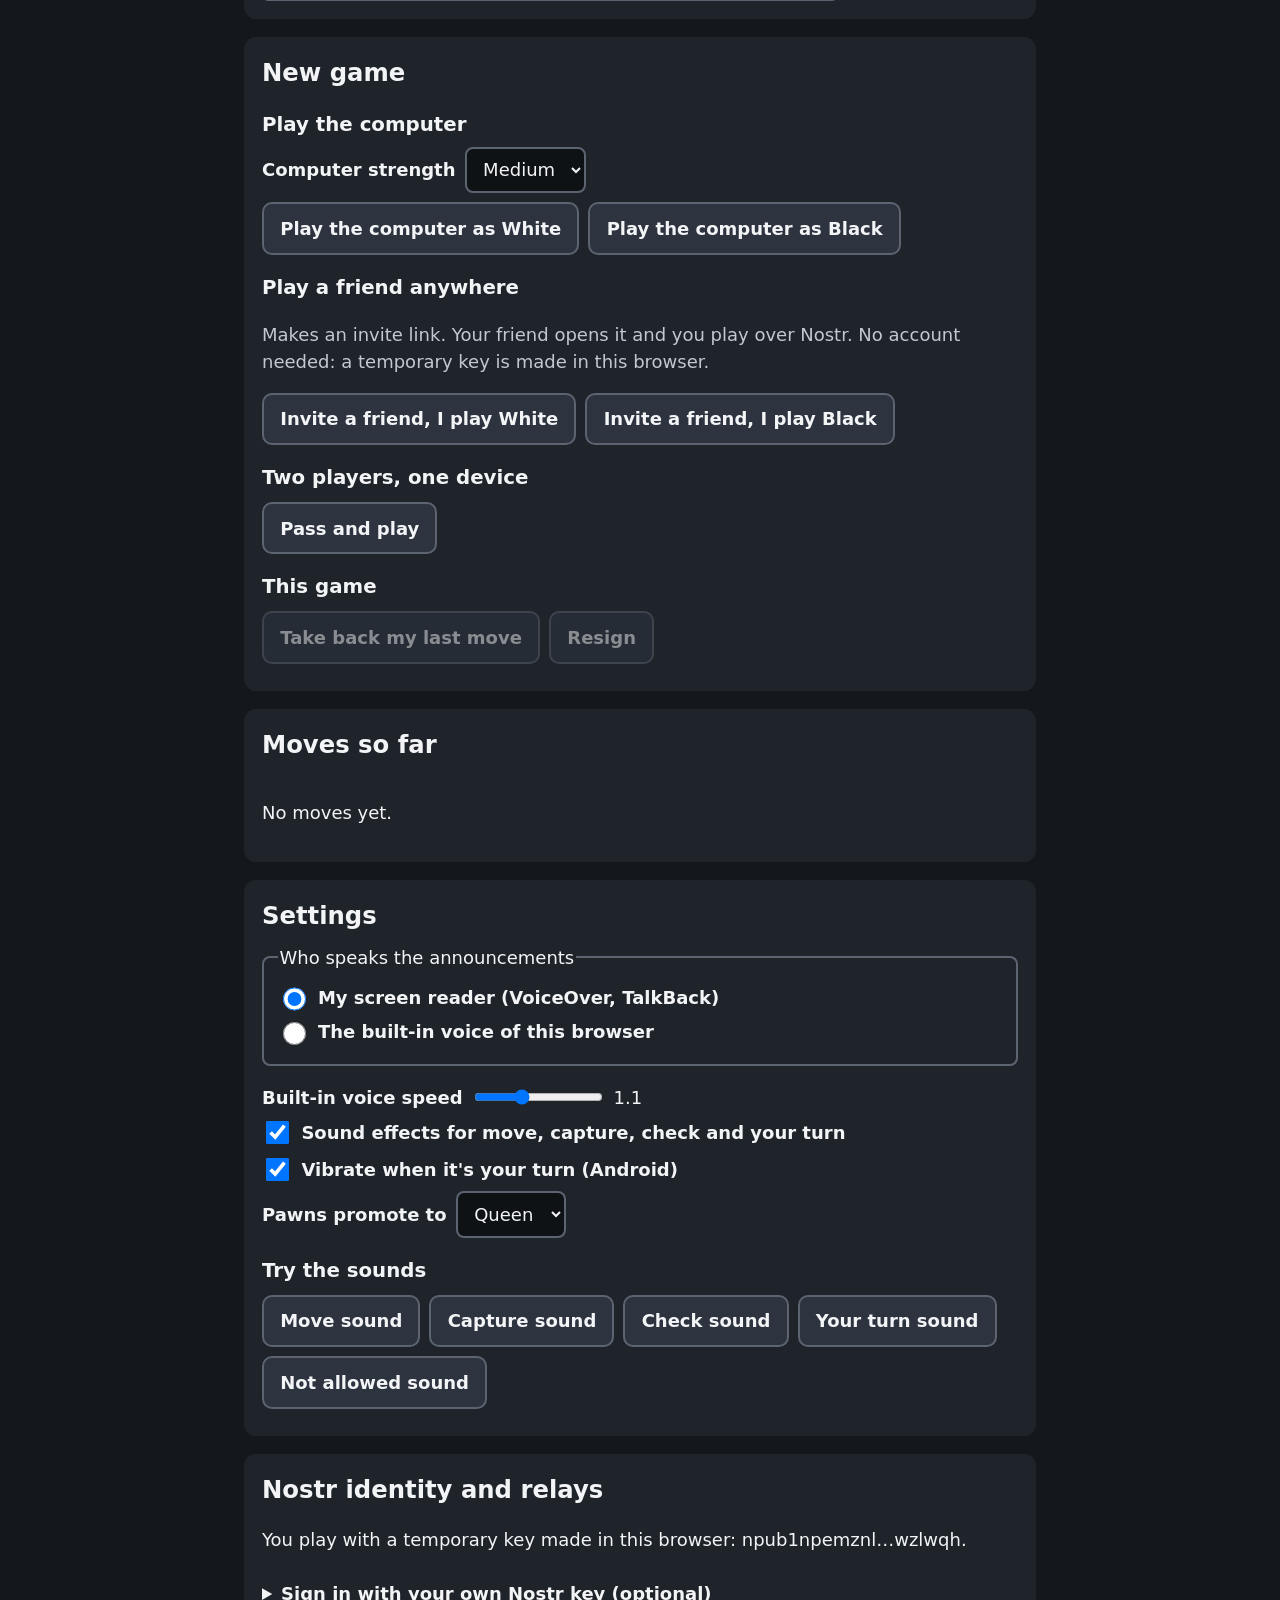
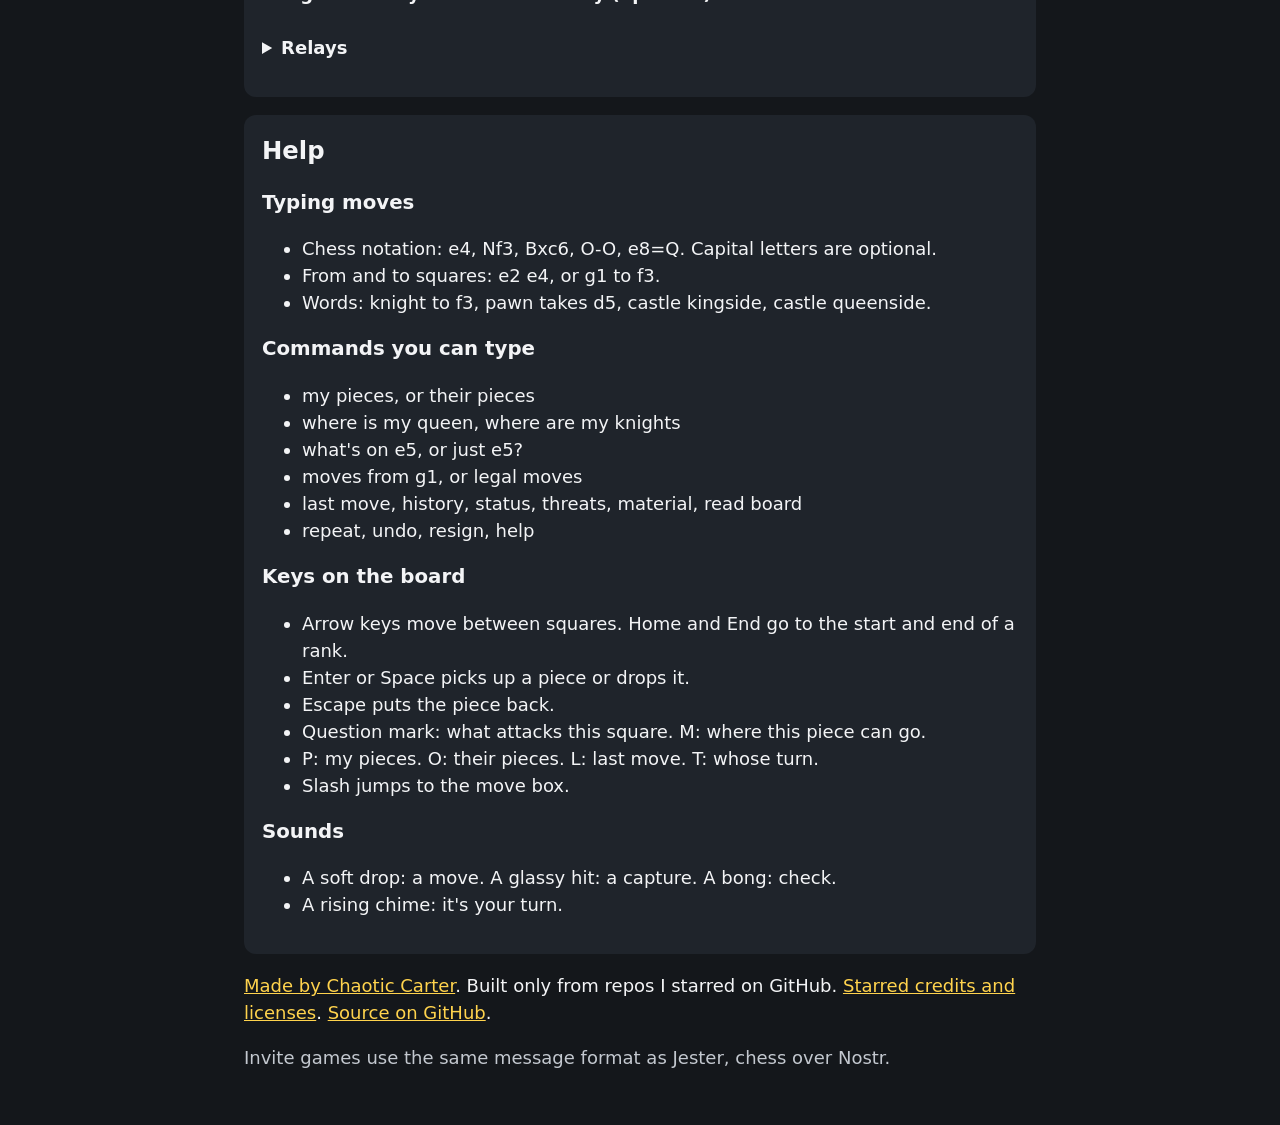
==== commit 6e07d611: "a11y: approved TalkBack format" ====
--- a/index.html
+++ b/index.html
@@ -29,7 +29,7 @@
     <form id="move-form" autocomplete="off">
       <label for="move-input">Move or command</label>
       <div class="row">
-        <input id="move-input" name="move" type="text" inputmode="text" autocapitalize="off" autocorrect="off" spellcheck="false" enterkeyhint="send" aria-describedby="move-hint">
+        <input id="move-input" name="move" type="text" inputmode="text" autocapitalize="off" autocorrect="off" spellcheck="false" enterkeyhint="send">
         <button type="submit" id="move-submit">Play</button>
       </div>
       <p id="move-hint" class="hint">Examples: e4, Nf3, knight to f3, e2 e4, castle. Commands: my pieces, their pieces, what's on e5, last move, threats, help.</p>
